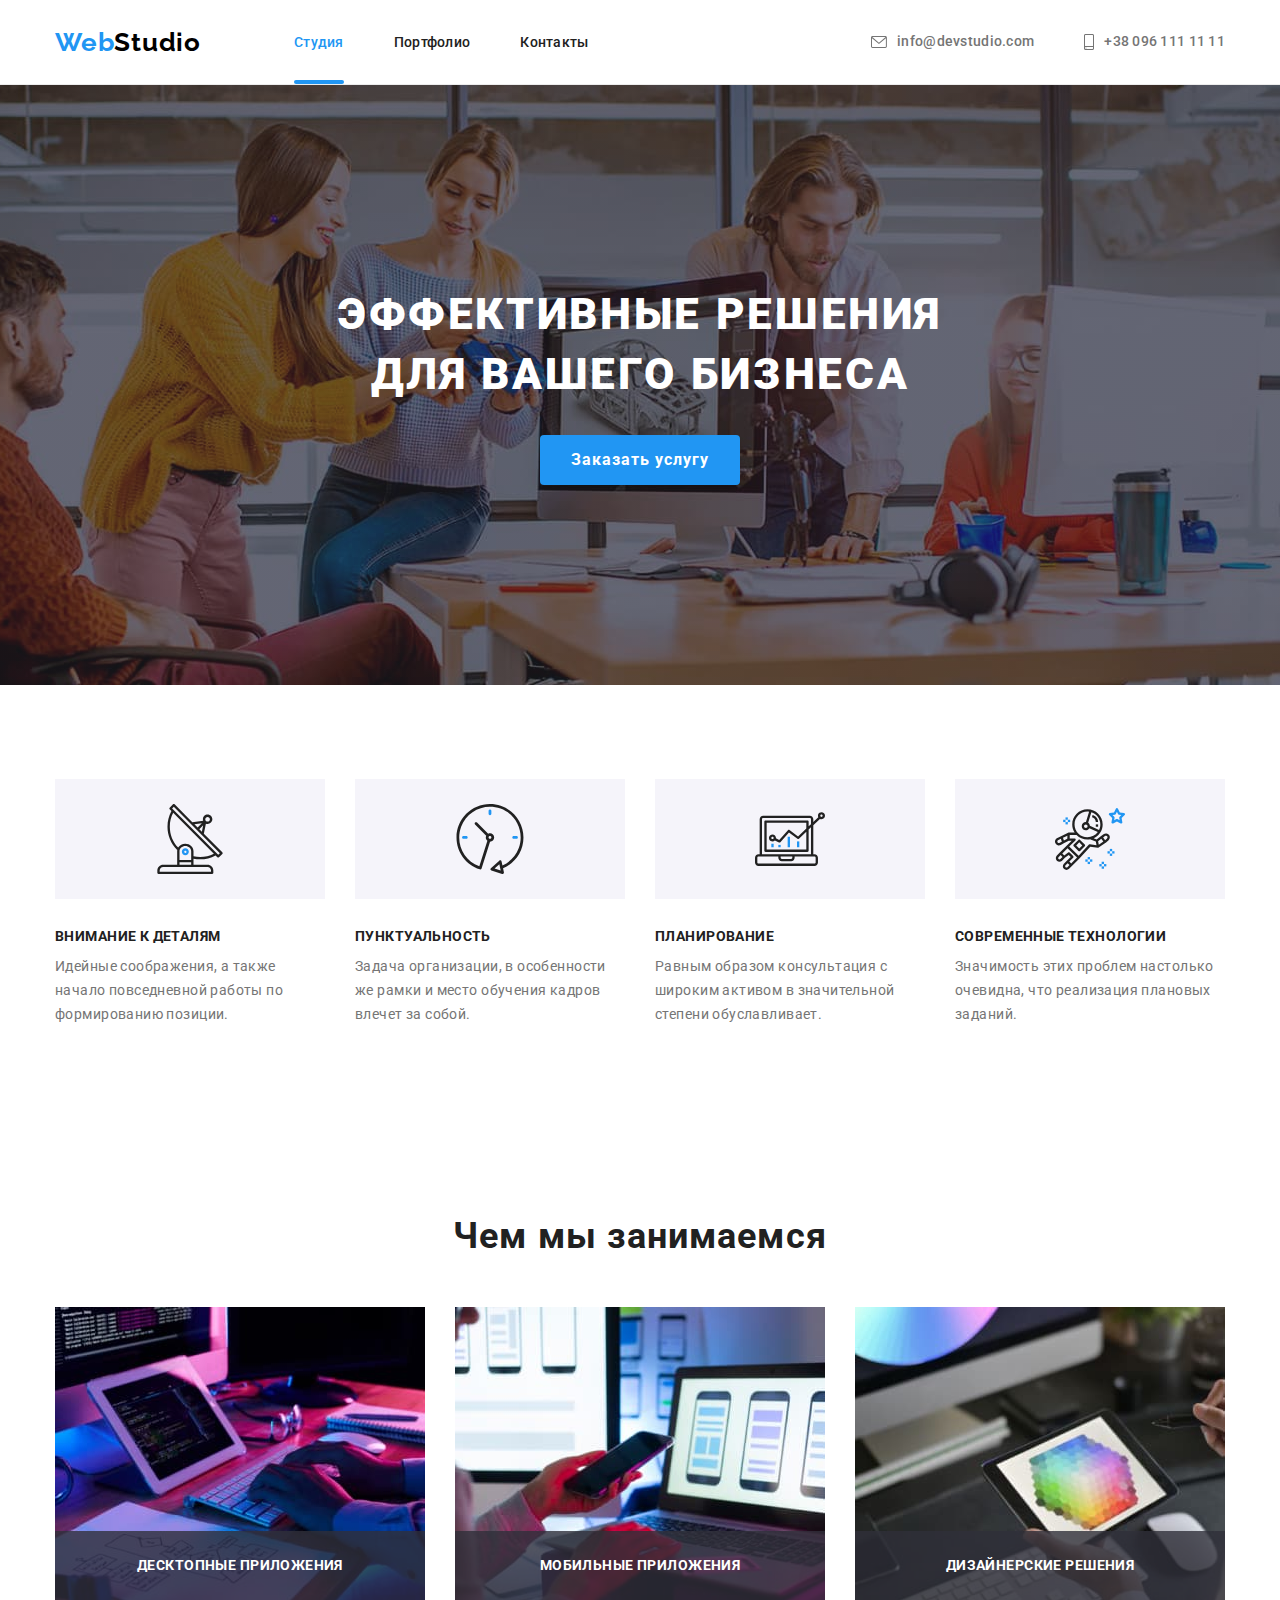
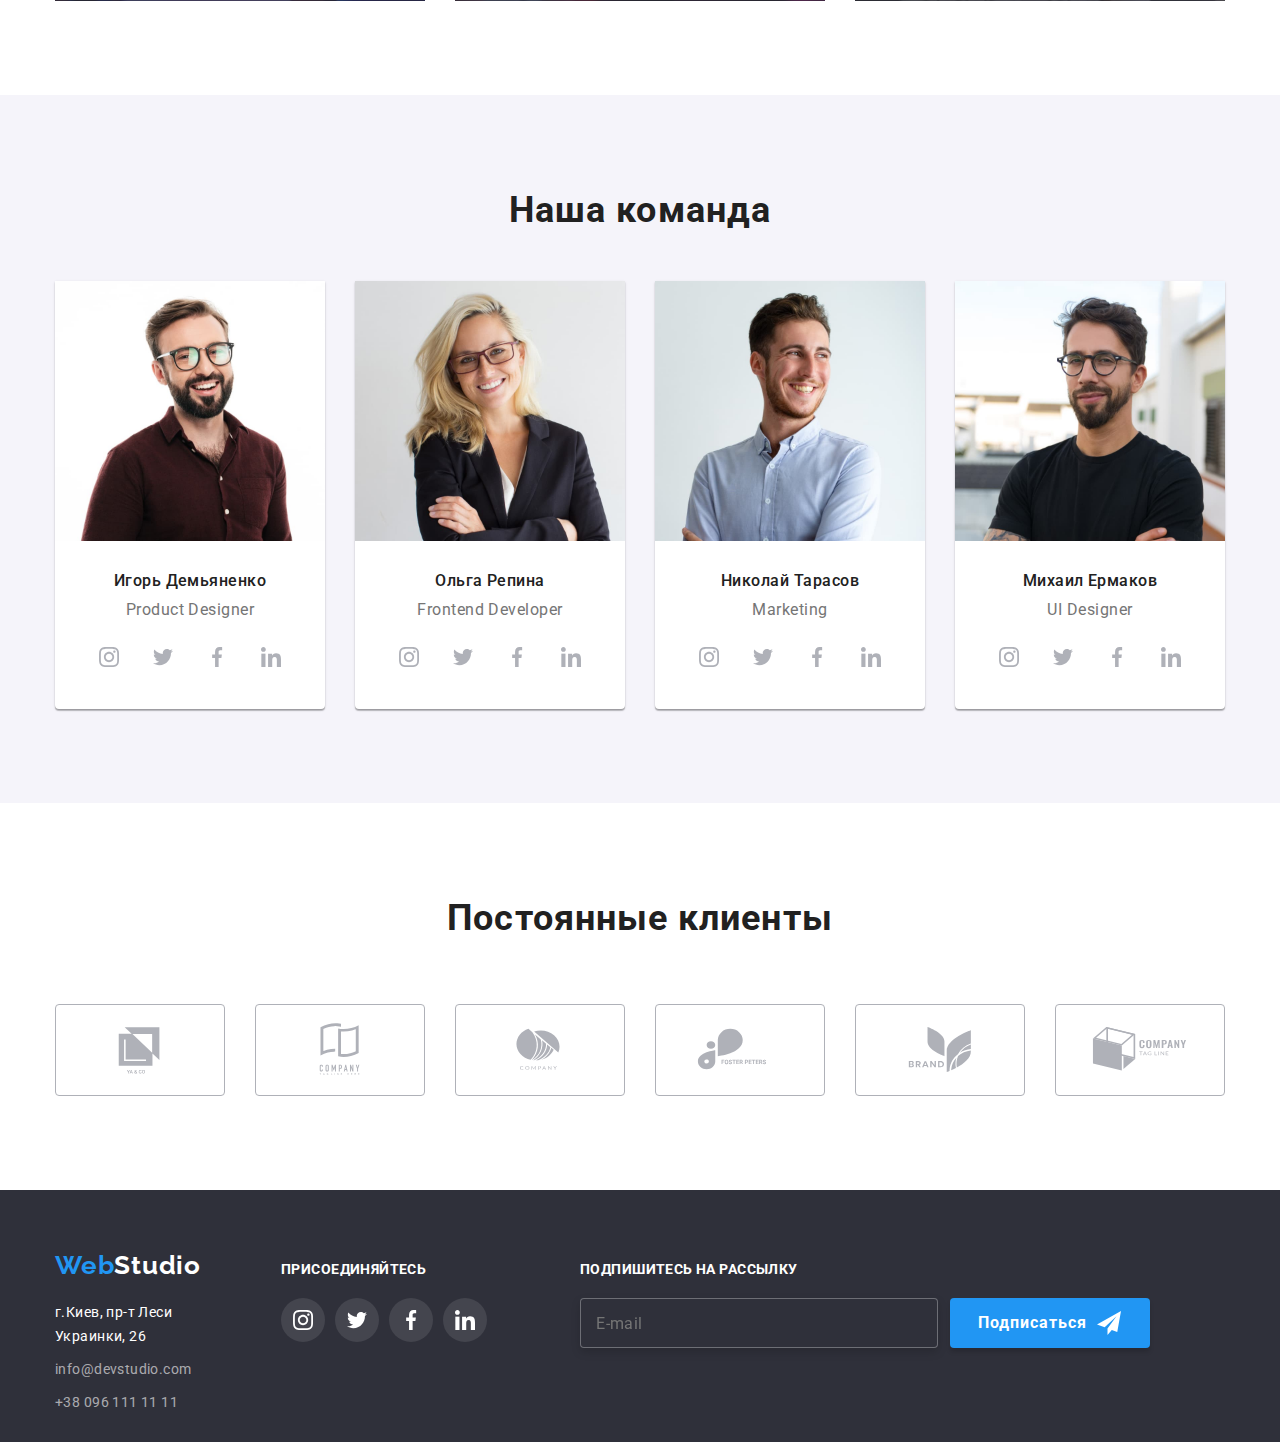
==== index.html @ 28eb7769 "start" ====
<!DOCTYPE html>
<html lang="ru">
  <head>
    <meta charset="UTF-8" />
    <meta http-equiv="X-UA-Compatible" content="IE=edge" />
    <meta name="viewport" content="width=device-width, initial-scale=1.0" />
    <title>Главная</title>
    <link rel="preconnect" href="https://fonts.googleapis.com" />
    <link rel="preconnect" href="https://fonts.gstatic.com" crossorigin />
    <link
      href="https://fonts.googleapis.com/css2?family=Raleway:wght@700&family=Roboto:wght@400;500;700;900&display=swap"
      rel="stylesheet"
    />
    <link
      rel="stylesheet"
      href="https://cdnjs.cloudflare.com/ajax/libs/modern-normalize/1.1.0/modern-normalize.min.css"
    />
    <link rel="stylesheet" href="./css/styles.css" />
  </head>

  <body>
    <header class="header">
      <div class="container main-nav">
        <nav class="nav">
          <a href="./index.html" class="logo"
            ><span class="logo-begin" lang="en">Web</span
            ><span class="logo-end" lang="en">Studio</span></a
          >
          <ul class="nav-list">
            <li class="nav-list-item">
              <a href="./index.html" class="nav-item current">Студия</a>
            </li>
            <li class="nav-list-item">
              <a href="./portfolio.html" class="nav-item">Портфолио</a>
            </li>
            <li class="nav-list-item">
              <a href="./contacts.html" class="nav-item">Контакты</a>
            </li>
          </ul>
        </nav>
        <ul class="contact-list">
          <li class="contact-list-item">
            <a href="mailto:info@devstudio.com" class="contact-item">
              <svg class="contacts-icon" width="16" height="12">
                <use href="./images/sprite.svg#icon-envelope"></use>
              </svg>
              info@devstudio.com
            </a>
          </li>
          <li class="contact-list-item">
            <a href="tel:+380961111111" class="contact-item">
              <svg class="contacts-icon" width="10" height="16">
                <use href="./images/sprite.svg#icon-smartphone"></use>
              </svg>
              +38 096 111 11 11
            </a>
          </li>
        </ul>
      </div>
    </header>
    <main>
      <section class="hero">
        <div class="container">
          <h1 class="hero-title">Эффективные решения для вашего бизнеса</h1>
          <button type="button" class="hero-btn" data-modal-open>
            Заказать услугу
          </button>
        </div>
      </section>

      <section class="section skills">
        <div class="container">
          <h2 class="visually-hidden">Преимущества</h2>
          <ul class="skills-list">
            <li class="skills-item">
              <div class="skills-thumb">
                <svg class="skills-icon" width="70" height="70">
                  <use href="./images/sprite.svg#icon-antenna"></use>
                </svg>
              </div>
              <h3 class="skills-title">Внимание к деталям</h3>
              <p class="skills-text">
                Идейные соображения, а также начало повседневной работы по
                формированию позиции.
              </p>
            </li>
            <li class="skills-item">
              <div class="skills-thumb">
                <svg class="skills-icon" width="70" height="70">
                  <use href="./images/sprite.svg#icon-clock"></use>
                </svg>
              </div>
              <h3 class="skills-title">Пунктуальность</h3>
              <p class="skills-text">
                Задача организации, в особенности же рамки и место обучения
                кадров влечет за собой.
              </p>
            </li>
            <li class="skills-item">
              <div class="skills-thumb">
                <svg class="skills-icon" width="70" height="70">
                  <use href="./images/sprite.svg#icon-diagram"></use>
                </svg>
              </div>
              <h3 class="skills-title">Планирование</h3>
              <p class="skills-text">
                Равным образом консультация с широким активом в значительной
                степени обуславливает.
              </p>
            </li>
            <li class="skills-item">
              <div class="skills-thumb">
                <svg class="skills-icon" width="70" height="70">
                  <use href="./images/sprite.svg#icon-astronaut"></use>
                </svg>
              </div>
              <h3 class="skills-title">Современные технологии</h3>
              <p class="skills-text">
                Значимость этих проблем настолько очевидна, что реализация
                плановых заданий.
              </p>
            </li>
          </ul>
        </div>
      </section>

      <section class="section works">
        <div class="container">
          <h2 class="works-title">Чем мы занимаемся</h2>
          <ul class="works-list">
            <li class="works-item">
              <img
                src="./images/box-1.jpg"
                alt="Человек пишет код на компьютере"
                width="370"
                height="294"
              />
              <div class="works-list-thumbs">
                <h3 class="works-list-title">Десктопные приложения</h3>
              </div>
            </li>
            <li class="works-item">
              <img
                src="./images/box-2.jpg"
                alt="Человек с телефоном и ноутбуком"
                width="370"
                height="294"
              />
              <div class="works-list-thumbs">
                <h3 class="works-list-title">Мобильные приложения</h3>
              </div>
            </li>
            <li class="works-item">
              <img
                src="./images/box-3.jpg"
                alt="Человек с планшетом"
                width="370"
                height="294"
              />
              <div class="works-list-thumbs">
                <h3 class="works-list-title">Дизайнерские решения</h3>
              </div>
            </li>
          </ul>
        </div>
      </section>

      <section class="section team">
        <div class="container">
          <h2 class="team-title">Наша команда</h2>
          <ul class="team-list">
            <li class="team-item">
              <img
                src="./images/team-card-1.jpg"
                alt="Фотография Игорь Демьяненко"
                width="270"
              />
              <div class="team-thumbs">
                <h3 class="team-name">Игорь Демьяненко</h3>
                <p class="team-prof" lang="en">Product Designer</p>
                <ul class="team-socials-list">
                  <li class="team-socials-item">
                    <a
                      href="https://www.instagram.com/"
                      target="_blank"
                      class="team-socials-link"
                    >
                      <svg class="team-socials-icon" width="20" height="20">
                        <use href="./images/sprite.svg#icon-instagram"></use>
                      </svg>
                    </a>
                  </li>
                  <li class="team-socials-item">
                    <a
                      href="https://twitter.com/"
                      target="_blank"
                      class="team-socials-link"
                    >
                      <svg class="team-socials-icon" width="20" height="20">
                        <use href="./images/sprite.svg#icon-twitter"></use>
                      </svg>
                    </a>
                  </li>
                  <li class="team-socials-item">
                    <a
                      href="https://www.facebook.com/"
                      target="_blank"
                      class="team-socials-link"
                    >
                      <svg class="team-socials-icon" width="20" height="20">
                        <use href="./images/sprite.svg#icon-facebook"></use>
                      </svg>
                    </a>
                  </li>
                  <li class="team-socials-item">
                    <a
                      href="https://www.linkedin.com/"
                      target="_blank"
                      class="team-socials-link"
                    >
                      <svg class="team-socials-icon" width="20" height="20">
                        <use href="./images/sprite.svg#icon-linkedin"></use>
                      </svg>
                    </a>
                  </li>
                </ul>
              </div>
            </li>
            <li class="team-item">
              <img
                src="./images/team-card-2.jpg"
                alt="Фотография Ольга Репина"
                width="270"
              />
              <div class="team-thumbs">
                <h3 class="team-name">Ольга Репина</h3>
                <p class="team-prof" lang="en">Frontend Developer</p>
                <ul class="team-socials-list">
                  <li class="team-socials-item">
                    <a
                      href="https://www.instagram.com/"
                      target="_blank"
                      class="team-socials-link"
                    >
                      <svg class="team-socials-icon" width="20" height="20">
                        <use href="./images/sprite.svg#icon-instagram"></use>
                      </svg>
                    </a>
                  </li>
                  <li class="team-socials-item">
                    <a
                      href="https://twitter.com/"
                      target="_blank"
                      class="team-socials-link"
                    >
                      <svg class="team-socials-icon" width="20" height="20">
                        <use href="./images/sprite.svg#icon-twitter"></use>
                      </svg>
                    </a>
                  </li>
                  <li class="team-socials-item">
                    <a
                      href="https://www.facebook.com/"
                      target="_blank"
                      class="team-socials-link"
                    >
                      <svg class="team-socials-icon" width="20" height="20">
                        <use href="./images/sprite.svg#icon-facebook"></use>
                      </svg>
                    </a>
                  </li>
                  <li class="team-socials-item">
                    <a
                      href="https://www.linkedin.com/"
                      target="_blank"
                      class="team-socials-link"
                    >
                      <svg class="team-socials-icon" width="20" height="20">
                        <use href="./images/sprite.svg#icon-linkedin"></use>
                      </svg>
                    </a>
                  </li>
                </ul>
              </div>
            </li>
            <li class="team-item">
              <img
                src="./images/team-card-3.jpg"
                alt="Фотография Николай Тарасов"
                width="270"
              />
              <div class="team-thumbs">
                <h3 class="team-name">Николай Тарасов</h3>
                <p class="team-prof" lang="en">Marketing</p>
                <ul class="team-socials-list">
                  <li class="team-socials-item">
                    <a
                      href="https://www.instagram.com/"
                      target="_blank"
                      class="team-socials-link"
                    >
                      <svg class="team-socials-icon" width="20" height="20">
                        <use href="./images/sprite.svg#icon-instagram"></use>
                      </svg>
                    </a>
                  </li>
                  <li class="team-socials-item">
                    <a
                      href="https://twitter.com/"
                      target="_blank"
                      class="team-socials-link"
                    >
                      <svg class="team-socials-icon" width="20" height="20">
                        <use href="./images/sprite.svg#icon-twitter"></use>
                      </svg>
                    </a>
                  </li>
                  <li class="team-socials-item">
                    <a
                      href="https://www.facebook.com/"
                      target="_blank"
                      class="team-socials-link"
                    >
                      <svg class="team-socials-icon" width="20" height="20">
                        <use href="./images/sprite.svg#icon-facebook"></use>
                      </svg>
                    </a>
                  </li>
                  <li class="team-socials-item">
                    <a
                      href="https://www.linkedin.com/"
                      target="_blank"
                      class="team-socials-link"
                    >
                      <svg class="team-socials-icon" width="20" height="20">
                        <use href="./images/sprite.svg#icon-linkedin"></use>
                      </svg>
                    </a>
                  </li>
                </ul>
              </div>
            </li>
            <li class="team-item">
              <img
                src="./images/team-card-4.jpg"
                alt="Фотография Михаил Ермаков"
                width="270"
              />
              <div class="team-thumbs">
                <h3 class="team-name">Михаил Ермаков</h3>
                <p class="team-prof" lang="en">UI Designer</p>
                <ul class="team-socials-list">
                  <li class="team-socials-item">
                    <a
                      href="https://www.instagram.com/"
                      target="_blank"
                      class="team-socials-link"
                    >
                      <svg class="team-socials-icon" width="20" height="20">
                        <use href="./images/sprite.svg#icon-instagram"></use>
                      </svg>
                    </a>
                  </li>
                  <li class="team-socials-item">
                    <a
                      href="https://twitter.com/"
                      target="_blank"
                      class="team-socials-link"
                    >
                      <svg class="team-socials-icon" width="20" height="20">
                        <use href="./images/sprite.svg#icon-twitter"></use>
                      </svg>
                    </a>
                  </li>
                  <li class="team-socials-item">
                    <a
                      href="https://www.facebook.com/"
                      class="team-socials-link"
                    >
                      <svg class="team-socials-icon" width="20" height="20">
                        <use href="./images/sprite.svg#icon-facebook"></use>
                      </svg>
                    </a>
                  </li>
                  <li class="team-socials-item">
                    <a
                      href="https://www.linkedin.com/"
                      class="team-socials-link"
                    >
                      <svg class="team-socials-icon" width="20" height="20">
                        <use href="./images/sprite.svg#icon-linkedin"></use>
                      </svg>
                    </a>
                  </li>
                </ul>
              </div>
            </li>
          </ul>
        </div>
      </section>
      <section class="section clients">
        <div class="container">
          <h2 class="clients-title">Постоянные клиенты</h2>
          <ul class="list-clients">
            <li class="list-clients-item">
              <a href="#" class="clients-link">
                <svg class="clients-icon" width="106" height="60">
                  <use href="./images/sprite.svg#icon-client1"></use>
                </svg>
              </a>
            </li>
            <li class="list-clients-item">
              <a href="#" class="clients-link">
                <svg class="clients-icon" width="106" height="60">
                  <use href="./images/sprite.svg#icon-client2"></use>
                </svg>
              </a>
            </li>
            <li class="list-clients-item">
              <a href="#" class="clients-link">
                <svg class="clients-icon" width="106" height="60">
                  <use href="./images/sprite.svg#icon-client3"></use>
                </svg>
              </a>
            </li>
            <li class="list-clients-item">
              <a href="#" class="clients-link">
                <svg class="clients-icon" width="106" height="60">
                  <use href="./images/sprite.svg#icon-client4"></use>
                </svg>
              </a>
            </li>
            <li class="list-clients-item">
              <a href="#" class="clients-link">
                <svg class="clients-icon" width="106" height="60">
                  <use href="./images/sprite.svg#icon-client5"></use>
                </svg>
              </a>
            </li>
            <li class="list-clients-item">
              <a href="#" class="clients-link">
                <svg class="clients-icon" width="106" height="60">
                  <use href="./images/sprite.svg#icon-client6"></use>
                </svg>
              </a>
            </li>
          </ul>
        </div>
      </section>
    </main>
    <footer class="footer">
      <div class="container footer-blocks">
        <div class="footer-block-address">
          <a href="./index.html" class="logo"
            ><span class="logo-begin" lang="en">Web</span
            ><span class="logo-end-f" lang="en">Studio</span></a
          >
          <address>
            <ul class="address">
              <li class="address-item">
                <a
                  href="https://goo.gl/maps/xgFosmUfhNx1MXcA8"
                  class="address-city"
                >
                  г.Киев, пр-т Леси Украинки, 26</a
                >
              </li>
              <li class="address-item">
                <a href="mailto:info@devstudio.com" class="address-text"
                  >info@devstudio.com</a
                >
              </li>
              <li class="address-item">
                <a href="tel:+380961111111" class="address-text"
                  >+38 096 111 11 11</a
                >
              </li>
            </ul>
          </address>
        </div>
        <div class="footer-block-socials">
          <h3 class="footer-socials-title">присоединяйтесь</h3>
          <ul class="footer-socials-list">
            <li class="footer-socials-item">
              <a
                href="https://www.instagram.com/"
                target="_blank"
                class="footer-socials-link"
              >
                <svg class="footer-socials-icon" width="20" height="20">
                  <use href="./images/sprite.svg#icon-instagram"></use>
                </svg>
              </a>
            </li>
            <li class="footer-socials-item">
              <a
                href="https://twitter.com/"
                target="_blank"
                class="footer-socials-link"
              >
                <svg class="footer-socials-icon" width="20" height="20">
                  <use href="./images/sprite.svg#icon-twitter"></use>
                </svg>
              </a>
            </li>
            <li class="footer-socials-item">
              <a
                href="https://www.facebook.com/"
                target="_blank"
                class="footer-socials-link"
              >
                <svg class="footer-socials-icon" width="20" height="20">
                  <use href="./images/sprite.svg#icon-facebook"></use>
                </svg>
              </a>
            </li>
            <li class="footer-socials-item">
              <a
                href="https://www.linkedin.com/"
                target="_blank"
                class="footer-socials-link"
              >
                <svg class="footer-socials-icon" width="20" height="20">
                  <use href="./images/sprite.svg#icon-linkedin"></use>
                </svg>
              </a>
            </li>
          </ul>
        </div>
        <div class="footer-block-socials">
          <h3 class="footer-socials-title">Подпишитесь на рассылку</h3>
          <form class="mailup" autocomplete="off">
            <div class="field-mailup">
              <label>
                <input
                  class="input-mailup"
                  type="text"
                  name="name"
                  placeholder="E-mail"
                />
              </label>
              <button type="submit" class="btn-mailup hero-btn">
                Подписаться
                <svg class="icon-send" width="24" height="24">
                  <use href="./images/sprite.svg#icon-send"></use>
                </svg>
              </button>
            </div>
          </form>
        </div>
      </div>
    </footer>
    <div class="backdrop is-hidden" data-modal>
      <div class="modal">
        <button class="close-btn" data-modal-close>
          <svg class="contacts-close-black" width="18" height="18">
            <use href="./images/sprite.svg#icon-close-black"></use>
          </svg>
        </button>
        <p class="title-modal">Оставьте свои данные, мы вам перезвоним</p>
        <form class="form js-speaker-form" autocomplete="off">
          <label class="form-field"
            >Имя
            <input class="form-input" type="text" name="name" placeholder=" " />
            <svg class="modal-icon" width="18" height="18">
              <use href="./images/sprite.svg#icon-person"></use>
            </svg>
          </label>
          <label class="form-field"
            >Телефон
            <input class="form-input" type="tel" name="tel" placeholder=" " />
            <svg class="modal-icon" width="18" height="18">
              <use href="./images/sprite.svg#icon-phone"></use>
            </svg>
          </label>
          <label class="form-field"
            >Почта
            <input
              class="form-input"
              type="email"
              name="email"
              placeholder=" "
            />
            <svg class="modal-icon" width="18" height="18">
              <use href="./images/sprite.svg#icon-email"></use>
            </svg>
          </label>
          <label class="form-field"
            >Комментарий
            <textarea
              class="form-textarea"
              name="comment"
              placeholder="Введите текст"
            ></textarea>
          </label>
          <label class="form-cheked">
            <input
              class="checkbox visually-hidden"
              type="checkbox"
              name="policy"
            />
            <span class="icon-check"></span>
            Соглашаюсь с рассылкой и принимаю
            <a href="#">Условия договора</a>
          </label>
          <div class="block-submit">
            <button type="submit" class="btn-submit hero-btn">Отправить</button>
          </div>
        </form>
      </div>
    </div>
    <script src="./js/modal.js"></script>
  </body>
</html>
---- css/styles.css ----
:root {
  --accent-color: #2196f3; /* акцент #18A0FB */
  --title-color: #212121; /* цвет текста заголовков #212121 */
  --text-color: #757575; /* цвет основного текста #757575 */
  --footer-bg-color: #2f303a; /* цвет фона Hero и Футера: #2F303A */
  --add-bg-color: #f5f4fa; /* цвет дополнительного фона #F5F4FA */
}

body {
  background-color: #ffffff;
  font-family: "Roboto", sans-serif;
}

ul {
  padding: 0;
  margin: 0;
  list-style: none;
}

h1,
h2,
h3,
h4,
h5,
h6,
p {
  margin: 0;
}
img {
  display: block;
  max-width: 100%;
  height: auto;
}

button {
  cursor: pointer;
}

/* Утилиты */
.container {
  width: 1200px;
  margin: 0 auto;
  padding-left: 15px;
  padding-right: 15px;
}
.section {
  padding-top: 94px;
  padding-bottom: 94px;
}

.visually-hidden {
  position: absolute;
  white-space: nowrap;
  width: 1px;
  height: 1px;
  overflow: hidden;
  border: 0;
  padding: 0;
  clip: rect(0 0 0 0);
  clip-path: inset(50%);
  margin: -1px;
}

/* ОФОРМЛЕНИЕ ГЛАВНОЙ СТРАНИЦЫ */

/* Оформление header */

.header {
  padding: 24px 0;
  border-bottom: 1px solid #ECECEC;
}

.nav {
  display: flex;
  align-items: center;
}

.main-nav {
  display: flex;
  align-items: center;
}
.nav-list {
  display: flex;
  margin-left: 93px;
}

.contact-list {
  display: flex;
  margin-left: auto;
}

.logo {
  font-family: Raleway, sans-serif;
  font-weight: 700;
  font-size: 26px;
  line-height: 1.19;
  letter-spacing: 0.03em;
  text-decoration: none;
}

.logo-begin {
  color: var(--accent-color);
}

.logo-end {
  color: #000000;
}

.nav-item,
.contact-item {
  padding: 10px 0;
  font-weight: 500;
  font-size: 14px;
  line-height: 1.14;
  letter-spacing: 0.02em;
  text-decoration: none;
}

.contact-list-item {
  display: flex;
}

.nav-item {
  color: var(--title-color);
  transition: color 250ms cubic-bezier(0.4, 0, 0.2, 1);
}

.contact-item {
  color: var(--text-color);
  display: flex;
  align-items: center;
  justify-content: center;
  transition: color 250ms cubic-bezier(0.4, 0, 0.2, 1);
}

.nav-list-item {
  height: 100%;
}

.current {
  color: var(--accent-color);
  position: relative;
}

.current::after {
  position: absolute;
  bottom: -24px;
  left: 0;
  content: '';
  display: inline-block;
  width: 100%;
  height: 4px;
  border-radius: 2px;
  background-color: var(--accent-color);
}

.nav-item:hover,
.nav-item:focus,
.contact-item:hover,
.contact-item:focus {
  color: var(--accent-color);
}

  .nav-list-item:nth-child(n + 2) {
  margin-left: 50px;
  }

  .contact-list-item:nth-child(n + 2) {
  margin-left: 50px;
}

.contacts-icon {
  fill: currentColor;
  margin-right: 10px;
}


/* Оформление Hero */

.hero {
  text-align: center;
  background-image: linear-gradient(to right, rgba(47, 48, 58, 0.4), rgba(47, 48, 58, 0.4)),
  url('../images/hero.jpg');
  background-size: cover;
  background-repeat: no-repeat;
  background-position: center;
  max-width: 1600px;
  height: 600px;
  margin-left: auto;
  margin-right: auto;
  padding-top: 200px;
  padding-bottom: 200px;
}

.hero-title {
  width: 700px;
  margin: 0 auto;
  color: #ffffff;
  font-weight: 900;
  font-size: 44px;
  line-height: 1.36;
  letter-spacing: 0.06em;
  text-transform: uppercase;
}

.hero-btn {
  min-width: 200px;
  height: 50px;
  margin-top: 30px;
  font-family: Roboto;
  background-color: var(--accent-color);
  color: #ffffff;
  font-weight: 700;
  font-size: 16px;
  line-height: 1.87;
  letter-spacing: 0.06em;
  border: none;
  box-shadow: 0px 4px 4px rgba(0, 0, 0, 0.15);
  border-radius: 4px;
  transition: background-color 250ms cubic-bezier(0.4, 0, 0.2, 1);
}

.hero-btn:hover, 
.hero-btn:focus {
  background-color: #188CE8;
}

/* Оформление Skills */

.skills-list {
  display: flex;
  flex-wrap: wrap;
  justify-content: center;
}

.skills-thumb {
  display: flex;
  align-items: center;
justify-content: center;
  height: 120px;
  background-color: var(--add-bg-color);
}

.skills-title {
  color: var(--title-color);
  font-size: 14px;
  line-height: 1.14;
  letter-spacing: 0.03em;
  text-transform: uppercase;
  margin-top: 30px;
}

.skills-text {
  color: var(--text-color);
  font-size: 14px;
  line-height: 1.71;
  letter-spacing: 0.03em;
  margin-top: 10px;
}

.skills-item {
  width: 270px;
}

.skills-item:nth-child(n + 2) {
  margin-left: 30px;
}
/* Оформление Works+Team */

.team {
  background-color: var(--add-bg-color);
}

.works-title,
.team-title,
.clients-title {
  color: var(--title-color);
  font-size: 36px;
  line-height: 1.17;
  letter-spacing: 0.03em;
  text-align: center;
}

.works-list, .team-list {
  display: flex;
  margin-top: 50px;
}

.works-item {
  width: 370px;
  height: 294px;
  position: relative;
}

.works-list-thumbs {
  position: absolute;
  bottom: 0;
  width: 370px;
  height: 70px;
  background-color: rgba(47, 48, 58, 0.8);
  padding-top: 27px;
  padding-bottom: 27px;
}

.works-list-title {
  font-size: 14px;
  line-height: 1.14;
  text-align: center;
  letter-spacing: 0.03em;
  text-transform: uppercase;
  color: #fff;
}

.team-item a {
  width: 100%;
  text-decoration: none;
}

.team-item {
  width: 270px;
  text-align: center;
  background: #FFFFFF;
  box-shadow: 0px 1px 3px rgba(0, 0, 0, 0.12),
  0px 1px 1px rgba(0, 0, 0, 0.14),
  0px 2px 1px rgba(0, 0, 0, 0.2);
  border-radius: 0px 0px 4px 4px;
}

.team-name {
  color: var(--title-color);
  font-weight: 500;
  font-size: 16px;
  line-height: 1.19;
  letter-spacing: 0.03em;
  text-align: center;
}

.team-prof {
  color: var(--text-color);
  font-size: 16px;
  line-height: 1.19;
  letter-spacing: 0.03em;
  text-align: center;
  margin-top: 10px;

}

.works-item:nth-child(n + 2) {
  margin-left: 30px;
}

.team-item:nth-child(n + 2) {
  margin-left: 30px;
}

.team-thumbs {
  padding: 30px 0;
}

.team-socials-list {
  display: flex;
  justify-content: center;
  margin-top: 16px;
}

.team-socials-item {
  width: 44px;
  height: 44px;
}

.team-socials-link {
  width: 100%;
  height: 100%;
  display: flex;
  border-radius: 50%;
  align-items: center;
  justify-content: center;
  transition: background-color 250ms cubic-bezier(0.4, 0, 0.2, 1);
}

.team-socials-item+.team-socials-item {
  margin-left: 10px;
}

.team-socials-icon {
  fill: #AFB1B8;
  transition: fill 250ms cubic-bezier(0.4, 0, 0.2, 1);
}

.team-socials-link:hover, 
.team-socials-link:focus {
  background-color: var(--accent-color);
}

.team-socials-link:hover .team-socials-icon, 
.team-socials-link:focus .team-socials-icon {
  fill: #fff;
}

/* Оформление clients */

.clients-link {
  text-decoration: none;
  display: flex;
  align-items: center;
  justify-content: center;
  width: 170px;
  height: 92px;
  border: 1px solid #AFB1B8;
  border-radius: 4px;
  color: #AFB1B8;
  transition: color 250ms cubic-bezier(0.4, 0, 0.2, 1), 
              border-color 250ms cubic-bezier(0.4, 0, 0.2, 1);
}

.list-clients {
  display: flex;
  margin: -15px;
  margin-top: 50px;
}

.list-clients-item {
  margin: 15px;
}

.clients-icon {
  fill: currentColor;
}

.clients-link:hover,
.clients-link:focus {
  color: var(--accent-color);
  border-color: var(--accent-color);
}

/* Оформление footer */

.logo-end-f {
  color: #ffffff;
}

.footer {
  max-width: 1600px;
  height: 252px;
  margin: auto;
  padding-top: 60px;
  padding-bottom: 60px;
  background-color: var(--footer-bg-color);
}

.footer-blocks {
  display: flex;
  align-items: baseline;
}

.footer-block-address {
  padding-right: 10px;
  margin-right: 70px;
}

.address {
  font-size: 14px;
  line-height: 1.71;
  letter-spacing: 0.03em;
  font-style: normal;
  margin-top: 20px;
}

.address-item:nth-child(n + 2) {
  margin-top: 9px;
}

.address-city {
  color: #ffffff;
  text-decoration: none;
}

.address-text {
  color: rgba(255, 255, 255, 0.6);
  text-decoration: none;
}

.footer-block-socials {
  margin-right: 93px;
}

.footer-socials-title {
  margin-bottom: 20px;
  color: #fff;
  font-size: 14px;
  line-height: 1.14;
  letter-spacing: 0.03em;
  text-transform: uppercase;
}

.footer-socials-list {
  display: flex;
}

.footer-socials-item {
  width: 44px;
  height: 44px;
}

.footer-socials-link {
  width: 100%;
  height: 100%;
  border-radius: 50%;
  display: flex;
  align-items: center;
  justify-content: center;
  background: rgba(255, 255, 255, 0.1);
  transition: background-color 250ms cubic-bezier(0.4, 0, 0.2, 1);
}

.footer-socials-item+.footer-socials-item {
  margin-left: 10px;
}

.footer-socials-icon {
  fill: #fff;
}

.footer-socials-link:hover,
.footer-socials-link:focus {
  background-color: var(--accent-color);
}

.field-mailup {
  display: flex;
  align-items: center;
}

.input-mailup {
  width: 358px;
  height: 50px;
  padding: 15px;
  font-family: Roboto;
  font-size: 16px;
  line-height: 1.25;
  display: flex;
  align-items: center;
  letter-spacing: 0.03em;
  color: rgba(255, 255, 255, 0.6);
  background-color: var(--footer-bg-color);
  border: 1px solid rgba(255, 255, 255, 0.3);
  box-sizing: border-box;
  filter: drop-shadow(0px 4px 4px rgba(0, 0, 0, 0.15));
  border-radius: 4px;
}

.input-mailup:focus {
  color: #ffffff;
  border-color: var(--accent-color);
  outline: none;
}

.btn-mailup {
  display: flex;
  align-items: center;
  padding: 13px 28px;
  margin: 0;
  margin-left: 12px;
  transition: background-color 250ms cubic-bezier(0.4, 0, 0.2, 1);
}

.btn-mailup:hover,
.btn-mailup:focus {
  background-color: #188CE8;
}

.icon-send {
  margin-left: 10px;
}

/* ОФОРМЛЕНИЕ СТРАНИЦЫ ПОРТФОЛИО */

/* Меню */

.projects-menu {
  display: flex;
  justify-content: center;
  margin-bottom: 50px;
}

.projects-btn {
  padding: 6px 22px;
  background-color: var(--add-bg-color);
  color: var(--title-color);
  border: none;
  border-radius: 4px;
  font-weight: 500;
  font-size: 16px;
  line-height: 1.62;
  letter-spacing: 0.03em;
  text-align: center;
  transition: background-color 250ms cubic-bezier(0.4, 0, 0.2, 1),
              color 250ms cubic-bezier(0.4, 0, 0.2, 1),
              box-shadow 250ms cubic-bezier(0.4, 0, 0.2, 1);
}

.projects-btn:hover,
.projects-btn:focus {
  background-color: var(--accent-color);
  color: #ffffff;
  box-shadow: 0px 3px 1px rgba(0, 0, 0, 0.1),
              0px 1px 2px rgba(0, 0, 0, 0.08),
              0px 2px 2px rgba(0, 0, 0, 0.12);
}

.menu-item:nth-child(n + 2) {
  margin-left: 8px;
}

/* Проэкты */

.projects-list {
  display: flex;
  flex-wrap: wrap;
  margin: -15px;
}

.projects-item {
  width: 370px;
  margin: 15px;
  border: 1px solid #EEEEEE;
  position: relative;
}

.projects-link {
  display: block;
  width: 100%;
  text-decoration: none;
  transition: border-radius 250ms cubic-bezier(0.4, 0, 0.2, 1),
              box-shadow 250ms cubic-bezier(0.4, 0, 0.2, 1);
}

.projects-link:hover,
.projects-link:focus {
  border-radius: 4px;
  box-shadow: 0px 3px 1px rgba(0, 0, 0, 0.1), 0px 1px 2px rgba(0, 0, 0, 0.08), 0px 2px 2px rgba(0, 0, 0, 0.12);
}

.project-list-text {
  position: absolute;
  top: 0;
  left: 0;
  opacity: 0;
  width: 370px;
  height: 292px;
  padding: 63px 24px;
  font-size: 18px;
  line-height: 1.55;
  letter-spacing: 0.03em;
  color: #fff;
  background-color: rgba(33, 150, 243, 0.9);
  transform: translateY(100%);
  overflow: hidden;
  transition: transform 250ms cubic-bezier(0.4, 0, 0.2, 1),
              opacity 250ms cubic-bezier(0.4, 0, 0.2, 1);
}

.projects-link:hover .project-list-text {
  transform: translateY(0);
  opacity: 1;
}

.projects-is-hidden {
  position: relative;
  overflow: hidden;
}

.projects-thumbs {
  padding: 20px 24px;
  
}

.projects-name {
  color: var(--title-color);
  font-size: 18px;
  line-height: 2;
  letter-spacing: 0.06em;
}

.projects-prof {
  color: var(--text-color);
  font-size: 16px;
  line-height: 1.86;
  letter-spacing: 0.03em;
}

/* Оформление модалки */

.backdrop {
  position: fixed;
  top: 0;
  left: 0;
  width: 100%;
  height: 100%;
  background-color: rgba(0, 0, 0, 0.2);
  opacity: 1;
  transition: opacity 250ms cubic-bezier(0.4, 0, 0.2, 1);
}

.backdrop.is-hidden {
  opacity: 0;
  pointer-events: none;
  visibility: hidden;
}

.backdrop.is-hidden .modal {
  transform: translate(-50%, -50%) scale(0.3);
}

.modal {
  position: absolute;
  top: 50%;
  left: 50%;
  transform: translate(-50%, -50%) scale(1);
  min-width: 528px;
  min-height: 581px;
  padding: 40px;
  background-color: #fff;
  transition: transform 250ms cubic-bezier(0.4, 0, 0.2, 1);
}

/* Оформление формы */

.close-btn {
  border: none;
  cursor: pointer;
}

.contacts-close-black {
  position: absolute;
  top: 8px;
  right: 8px;
  width: 30px;
  height: 30px;
  border-radius: 50%;
  border: 1px solid rgba(0, 0, 0, 0.1);
}

.close-btn:hover .contacts-close-black {
  fill: var(--accent-color)
}

.title-modal {
  font-family: Roboto;
  font-style: normal;
  font-weight: bold;
  text-align: center;
  font-size: 20px;
  line-height: 1.15;
  letter-spacing: 0.03em;
  margin-bottom: 12px;
}

.form {
  width: 448px;
}

.form-field {
  position: relative;
  display: flex;
  flex-direction: column;
  color: var(--text-color);
  font-size: 12px;
  line-height: 1.17;
  letter-spacing: 0.01em;
}

.form-field + .form-field {
  margin-top: 10px;
}

.form-input {
  width: 448px;
  height: 40px;
  margin-top: 4px;
  padding: 12px 12px 12px 42px;
  border: 1px solid rgba(33, 33, 33, 0.2);
  box-sizing: border-box;
  border-radius: 4px;
  transition: border-color 250ms cubic-bezier(0.4, 0, 0.2, 1),
              outline 250ms cubic-bezier(0.4, 0, 0.2, 1);
}

.form-input:hover, 
.form-input:focus {
  border-color: var(--accent-color);
  outline: none;
}

.form-input:hover + .modal-icon,
.form-input:focus +.modal-icon {
  fill: var(--accent-color);
}


.form-textarea {
  width: 448px;
  height: 120px;
  margin-top: 4px;
  padding: 12px 16px;
  font-family: Roboto;
  resize: none;
  border: 1px solid rgba(33, 33, 33, 0.2);
  box-sizing: border-box;
  border-radius: 4px;
  transition: border-color 250ms cubic-bezier(0.4, 0, 0.2, 1),
              outline 250ms cubic-bezier(0.4, 0, 0.2, 1);
}

.form-textarea:hover,
.form-textarea:focus {
  border-color: var(--accent-color);
  outline: none;
}

.form-textarea::placeholder {
  font-family: Roboto;
  font-size: 14px;
  line-height: 1.14;
  letter-spacing: 0.01em;
  color: rgba(117, 117, 117, 0.5);
}

.form-cheked {
  position: relative;
  display: inline-flex;
  margin-top: 25px;
  align-items: center;
  color: var(--text-color);
  font-size: 14px;
  line-height: 1.71;
  letter-spacing: 0.03em;
}

.checkbox:checked + span {
  background-color: var(--accent-color);
  background-image: url('../images/full-check.svg');
  background-size: contain;
  background-origin: border-box;
  border-color: var(--accent-color);
}

.icon-check {
  display: inline-flex;
  width: 16px;
  height: 15px;
  margin-right: 8px;
  border-radius: 2px;
  border: 2px solid var(--title-color);
}

.form-cheked a {
  color: var(--accent-color);
}

.block-submit {
  display: flex;
  width: 100%;
}

.btn-submit {
  margin-top: 34px;
  margin-left: auto;
  margin-right: auto;
  transition: background-color 250ms cubic-bezier(0.4, 0, 0.2, 1);
}

.btn-submit:hover,
.btn-submit:focus {
  background-color: #188CE8;
}

.modal-icon {
  position: absolute;
  top: 29px;
  left: 12px;
  display: inline-block;
  width: 18px;
  height: 18px;
  transition: fill 250ms cubic-bezier(0.4, 0, 0.2, 1);
}
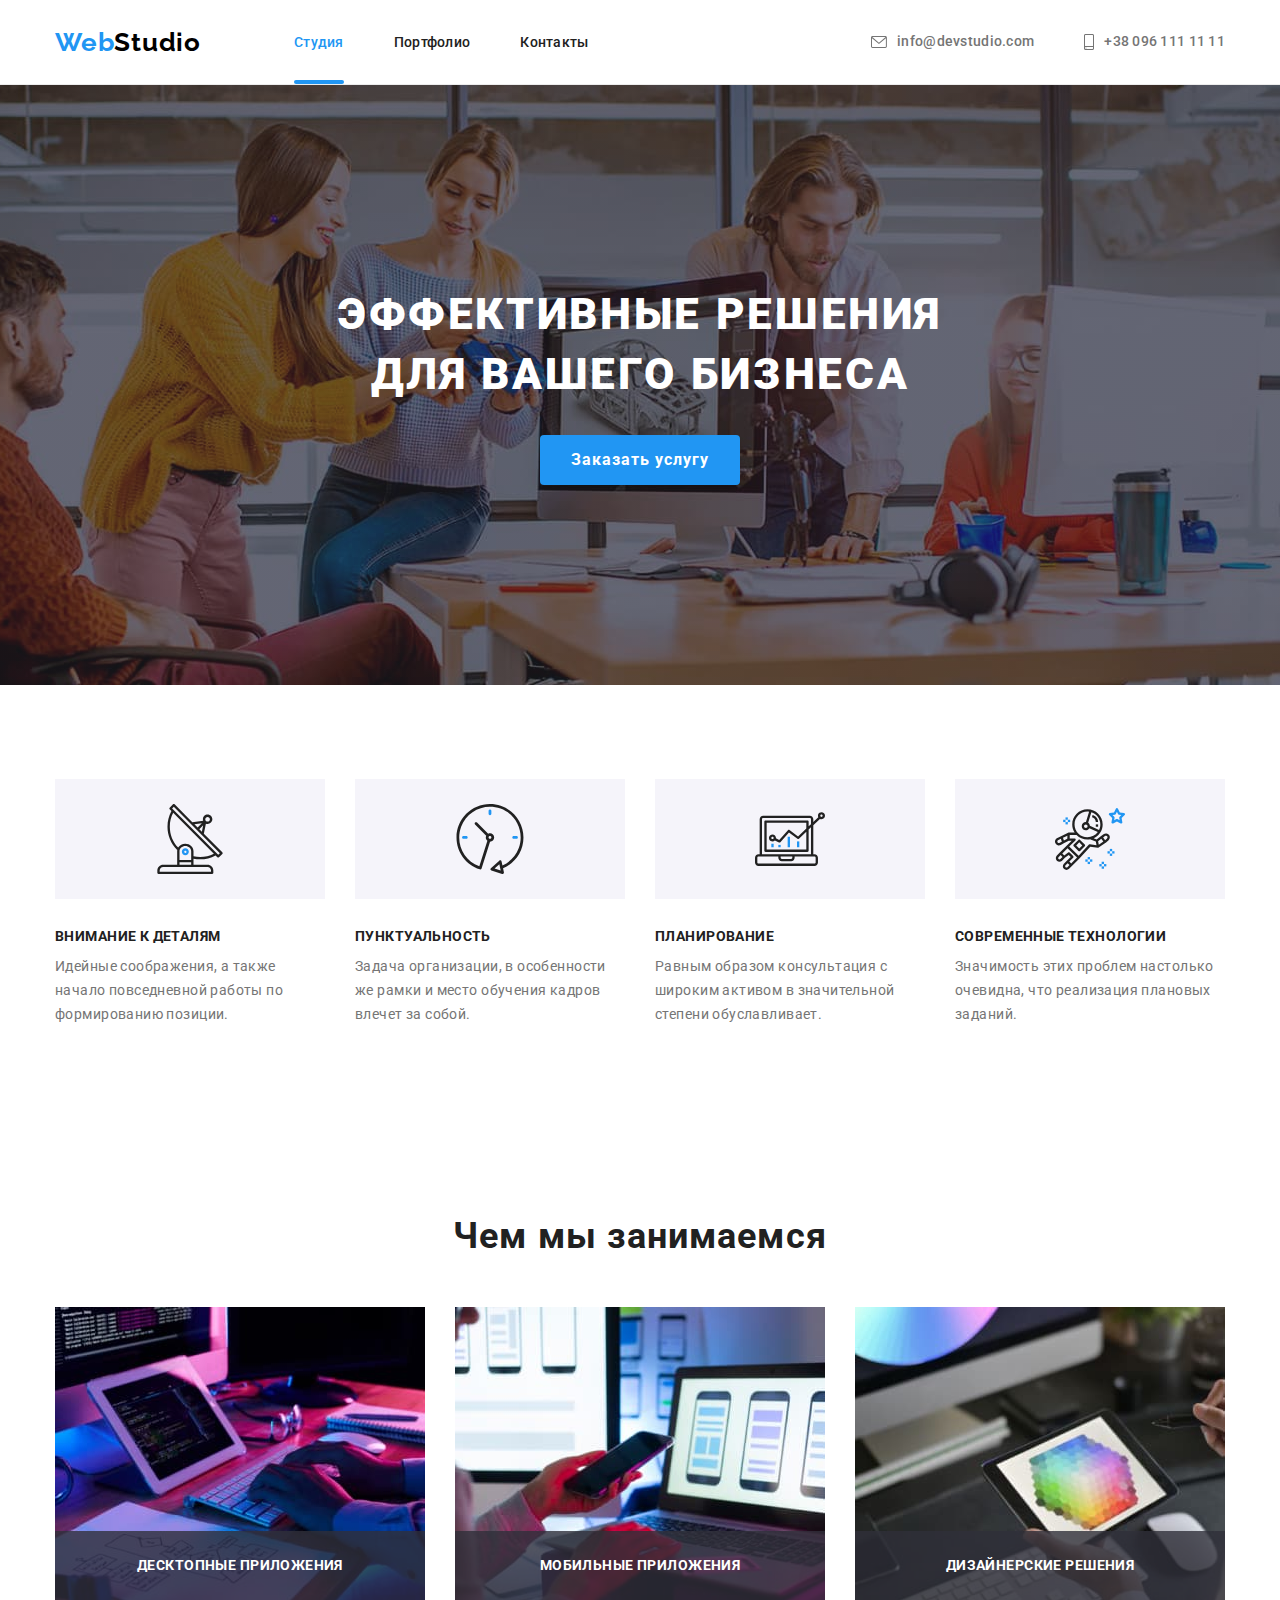
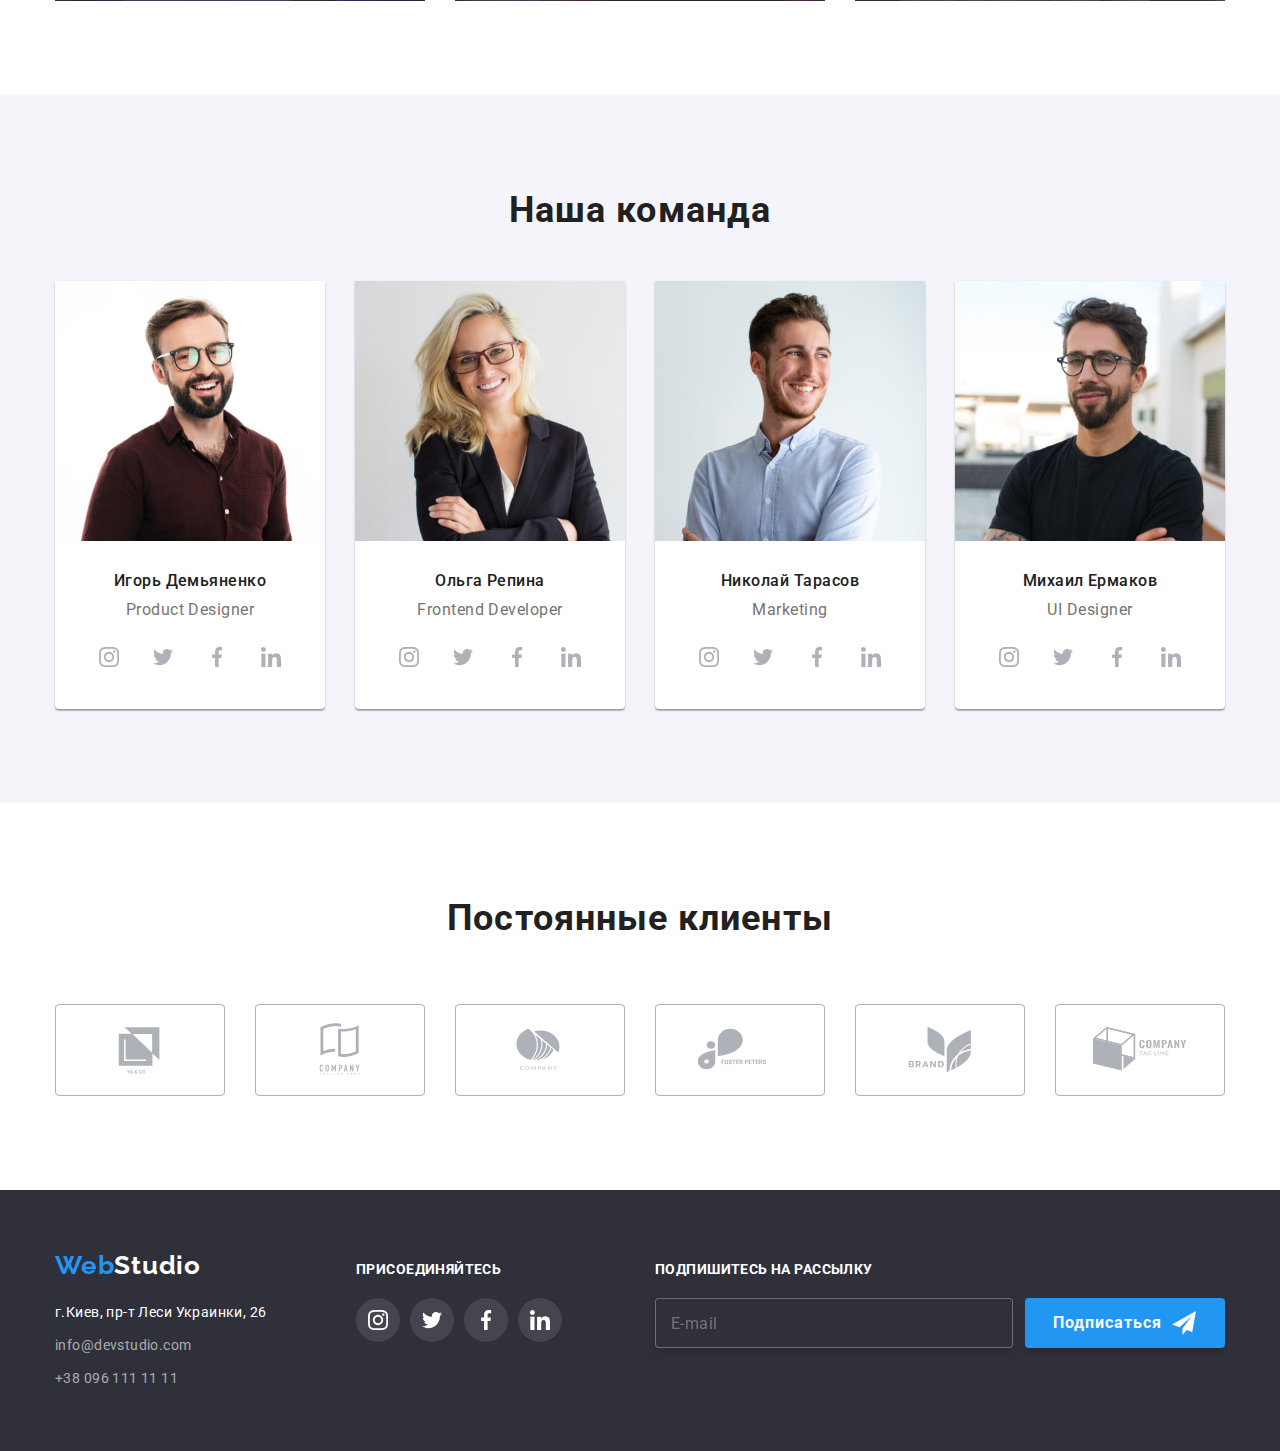
==== commit 1150760a: "fixed-hw" ====
--- a/index.html
+++ b/index.html
@@ -527,7 +527,7 @@
             </li>
           </ul>
         </div>
-        <div class="footer-block-socials">
+        <div class="footer-block-social">
           <h3 class="footer-socials-title">Подпишитесь на рассылку</h3>
           <form class="mailup" autocomplete="off">
             <div class="field-mailup">
@@ -603,9 +603,7 @@
             Соглашаюсь с рассылкой и принимаю
             <a href="#">Условия договора</a>
           </label>
-          <div class="block-submit">
-            <button type="submit" class="btn-submit hero-btn">Отправить</button>
-          </div>
+          <button type="submit" class="btn-submit hero-btn">Отправить</button>
         </form>
       </div>
     </div>
--- a/css/styles.css
+++ b/css/styles.css
@@ -441,7 +441,6 @@
 
 .footer {
   max-width: 1600px;
-  height: 252px;
   margin: auto;
   padding-top: 60px;
   padding-bottom: 60px;
@@ -454,7 +453,7 @@
 }
 
 .footer-block-address {
-  padding-right: 10px;
+  flex-grow: 1;
   margin-right: 70px;
 }
 
@@ -729,9 +728,6 @@
 .close-btn {
   border: none;
   cursor: pointer;
-}
-
-.contacts-close-black {
   position: absolute;
   top: 8px;
   right: 8px;
@@ -739,10 +735,19 @@
   height: 30px;
   border-radius: 50%;
   border: 1px solid rgba(0, 0, 0, 0.1);
-}
-
-.close-btn:hover .contacts-close-black {
+  transition: fill 250ms cubic-bezier(0.4, 0, 0.2, 1);
+  background: transparent;
+}
+
+.close-btn:hover .contacts-close-black,
+.close-btn:focus .contacts-close-black {
   fill: var(--accent-color)
+}
+
+.contacts-close-black {
+  position: absolute;
+  top: 5px;
+  left: 5px;
 }
 
 .title-modal {
@@ -785,14 +790,12 @@
   transition: border-color 250ms cubic-bezier(0.4, 0, 0.2, 1),
               outline 250ms cubic-bezier(0.4, 0, 0.2, 1);
 }
-
-.form-input:hover, 
+ 
 .form-input:focus {
   border-color: var(--accent-color);
   outline: none;
 }
 
-.form-input:hover + .modal-icon,
 .form-input:focus +.modal-icon {
   fill: var(--accent-color);
 }
@@ -812,7 +815,6 @@
               outline 250ms cubic-bezier(0.4, 0, 0.2, 1);
 }
 
-.form-textarea:hover,
 .form-textarea:focus {
   border-color: var(--accent-color);
   outline: none;
@@ -827,8 +829,8 @@
 }
 
 .form-cheked {
-  position: relative;
-  display: inline-flex;
+  display: flex;
+  justify-content: center;
   margin-top: 25px;
   align-items: center;
   color: var(--text-color);
@@ -864,6 +866,7 @@
 }
 
 .btn-submit {
+  display: block;
   margin-top: 34px;
   margin-left: auto;
   margin-right: auto;
